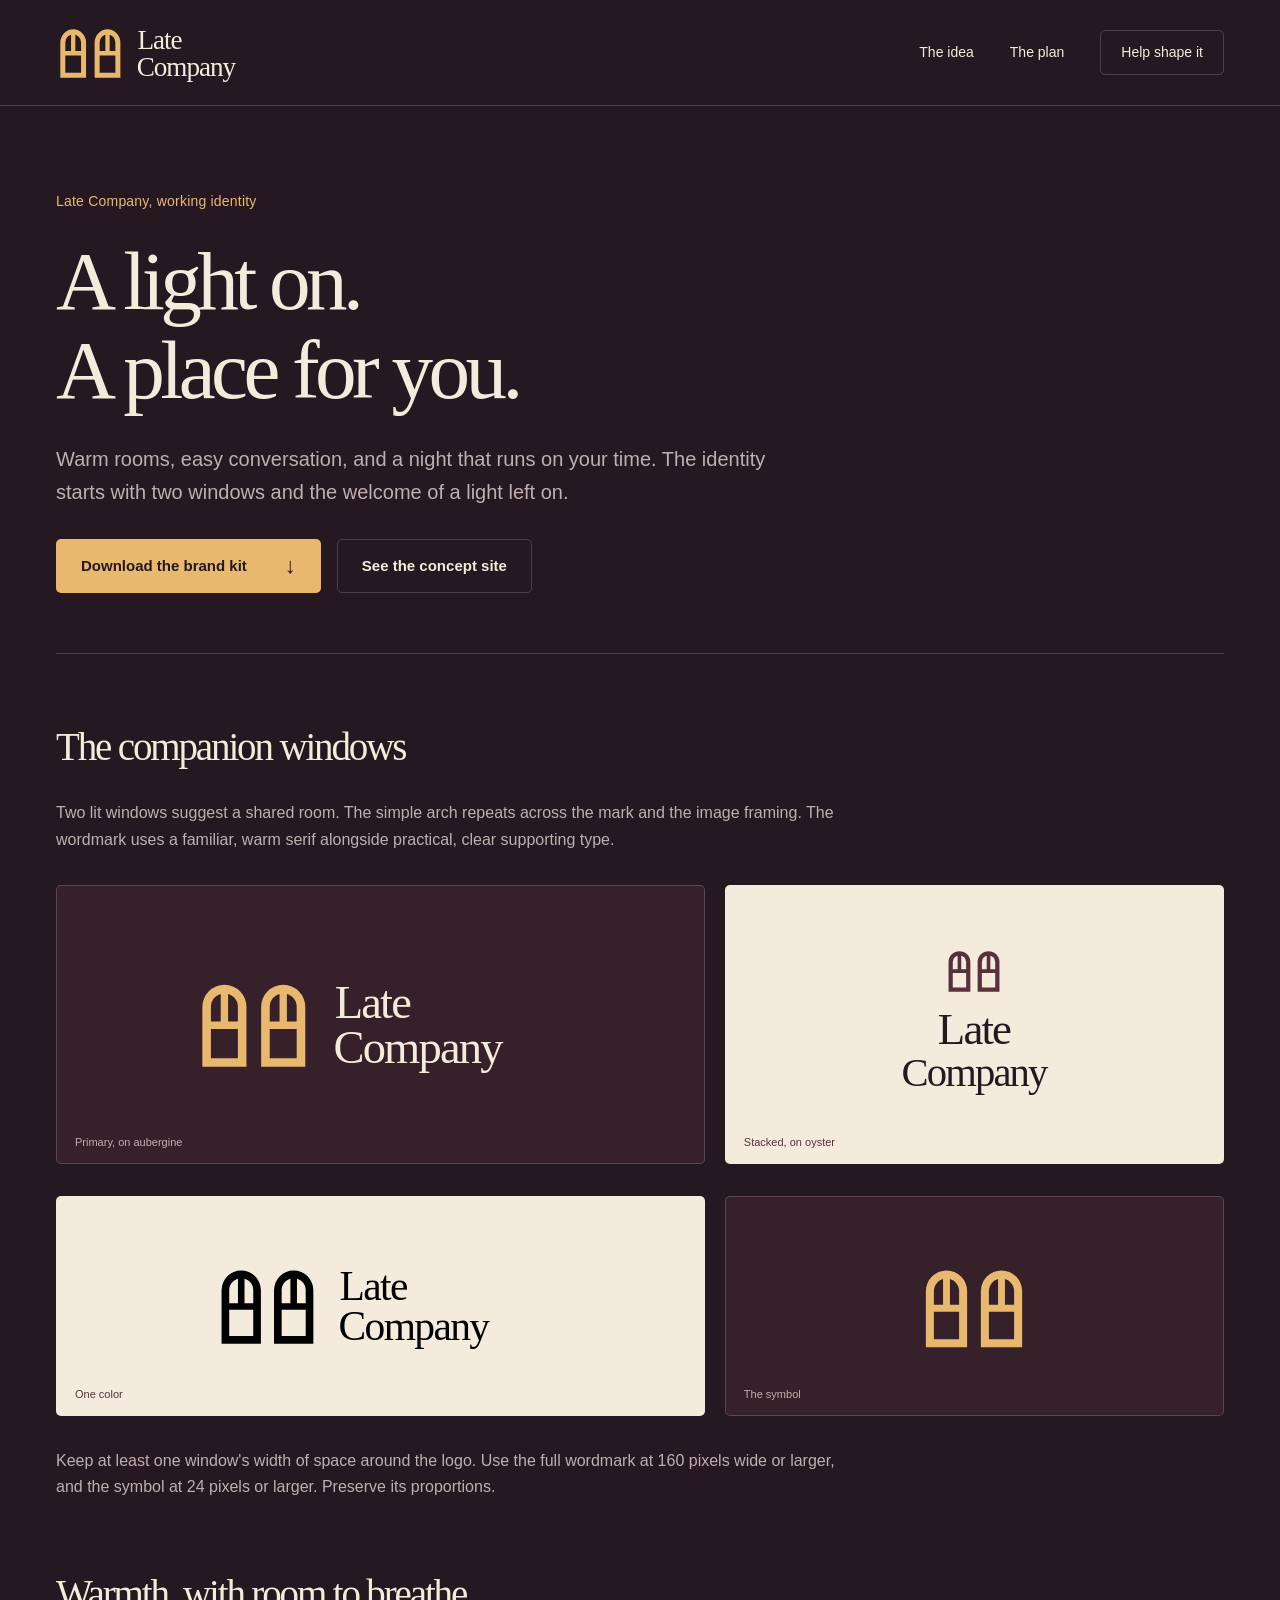
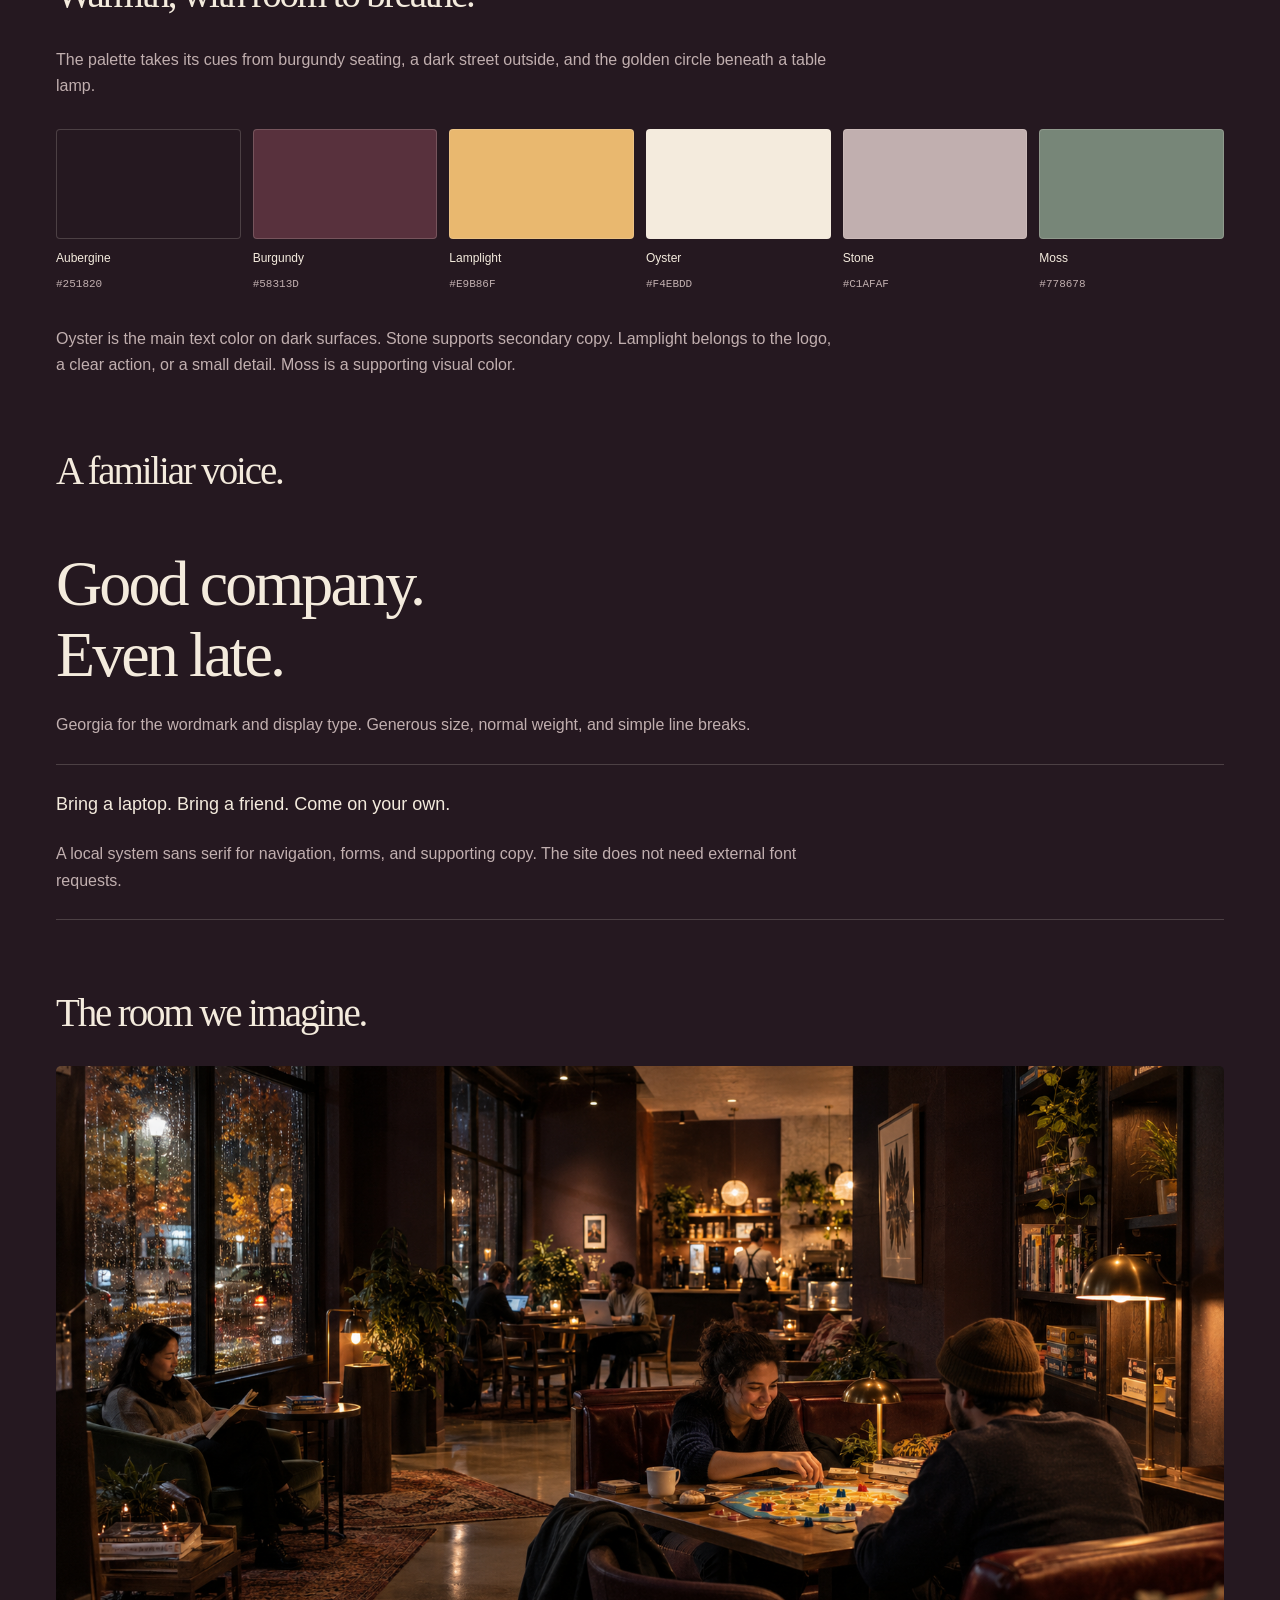
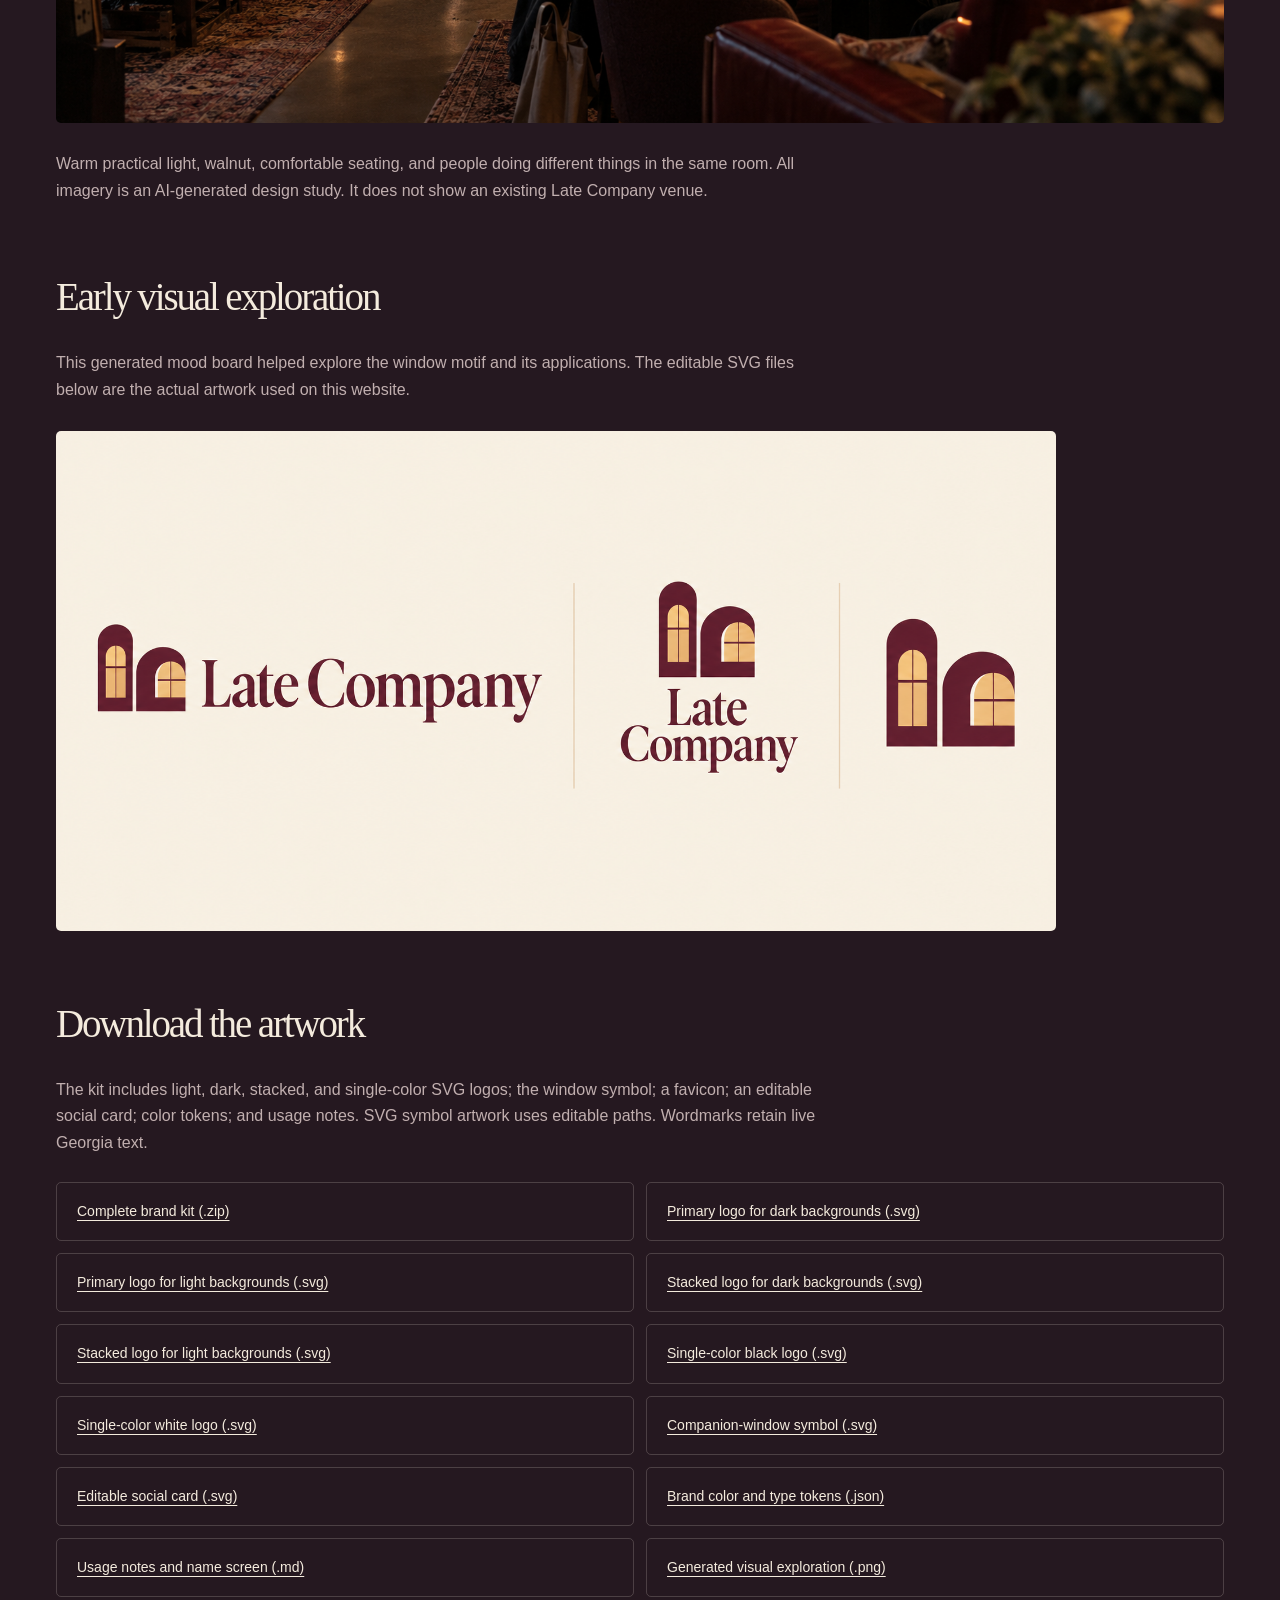
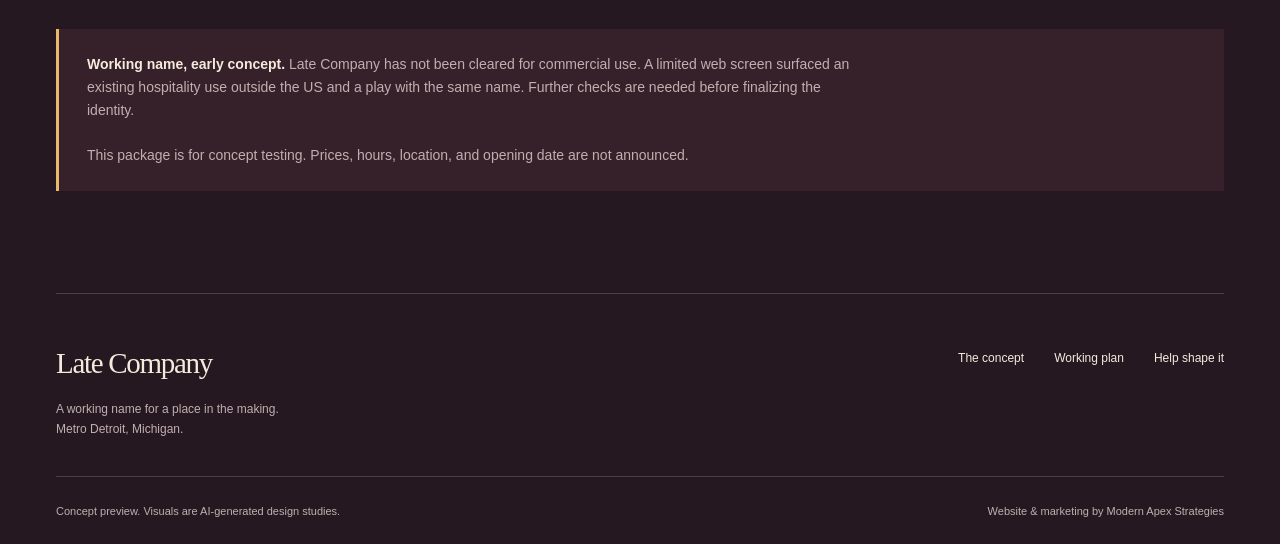
==== brand.html @ 5ae54c62 "Build Late Company concept site, brand kit and business plan" ====
<!DOCTYPE html>

<html lang="en">
<head><meta charset="utf-8"/><meta content="width=device-width, initial-scale=1" name="viewport"/><meta content="#251820" name="theme-color"/><title>The brand | Late Company</title><meta content="The working Late Company identity, editable logo assets, palette, and visual direction." name="description"/><meta content="noindex" name="robots"/><link href="favicon.svg" rel="icon" type="image/svg+xml"/><link href="styles.css" rel="stylesheet"/><script defer="" src="app.js"></script></head>
<body><a class="skip-link" href="#main">Skip to content</a>
<header class="site-header"><a aria-label="Late Company home" class="brand-link" href="index.html"><img alt="Late Company" height="64" src="logo-horizontal-light.svg" width="216"/></a><button aria-controls="main-nav" aria-expanded="false" class="menu-toggle" type="button">Menu <span aria-hidden="true">+</span></button><nav aria-label="Main navigation" class="main-nav" id="main-nav"><a href="index.html#idea">The idea</a><a href="plan.html">The plan</a><a class="nav-cta" href="index.html#interest">Help shape it</a></nav></header>
<main id="main">
<section class="document-hero page-width"><p class="section-kicker">Late Company, working identity</p><h1>A light on.<br/>A place for you.</h1><p class="lead">Warm rooms, easy conversation, and a night that runs on your time. The identity starts with two windows and the welcome of a light left on.</p><div class="document-actions"><a class="button button-gold" download="" href="late-company-brand-kit.zip">Download the brand kit <span aria-hidden="true">↓</span></a><a class="button button-outline" href="index.html">See the concept site</a></div></section>
<div class="document-content page-width">
<h2>The companion windows</h2><p>Two lit windows suggest a shared room. The simple arch repeats across the mark and the image framing. The wordmark uses a familiar, warm serif alongside practical, clear supporting type.</p>
<div class="brand-showcase"><div class="brand-tile"><img alt="Late Company horizontal logo in gold and oyster" height="120" src="logo-horizontal-light.svg" width="370"/><span class="tile-label">Primary, on aubergine</span></div><div class="brand-tile light"><img alt="Late Company stacked logo in burgundy" height="178" src="logo-stacked-dark.svg" width="200"/><span class="tile-label">Stacked, on oyster</span></div></div>
<div class="brand-showcase"><div class="brand-tile light"><img alt="Late Company one-color black logo" height="107" src="logo-mono-black.svg" width="330"/><span class="tile-label">One color</span></div><div class="brand-tile"><img alt="Two golden arched windows, the Late Company symbol" height="110" src="logo-symbol.svg" width="110"/><span class="tile-label">The symbol</span></div></div>
<p>Keep at least one window's width of space around the logo. Use the full wordmark at 160 pixels wide or larger, and the symbol at 24 pixels or larger. Preserve its proportions.</p>
<h2>Warmth, with room to breathe.</h2><p>The palette takes its cues from burgundy seating, a dark street outside, and the golden circle beneath a table lamp.</p>
<div class="palette"><div class="swatch"><div class="swatch-color" style="background:#251820"></div><span>Aubergine</span><code>#251820</code></div><div class="swatch"><div class="swatch-color" style="background:#58313D"></div><span>Burgundy</span><code>#58313D</code></div><div class="swatch"><div class="swatch-color" style="background:#E9B86F"></div><span>Lamplight</span><code>#E9B86F</code></div><div class="swatch"><div class="swatch-color" style="background:#F4EBDD"></div><span>Oyster</span><code>#F4EBDD</code></div><div class="swatch"><div class="swatch-color" style="background:#C1AFAF"></div><span>Stone</span><code>#C1AFAF</code></div><div class="swatch"><div class="swatch-color" style="background:#778678"></div><span>Moss</span><code>#778678</code></div></div>
<p>Oyster is the main text color on dark surfaces. Stone supports secondary copy. Lamplight belongs to the logo, a clear action, or a small detail. Moss is a supporting visual color.</p>
<h2>A familiar voice.</h2><div class="type-sample"><p class="large">Good company.<br/>Even late.</p><p>Georgia for the wordmark and display type. Generous size, normal weight, and simple line breaks.</p></div><div class="type-sample"><p class="body-sample">Bring a laptop. Bring a friend. Come on your own.</p><p>A local system sans serif for navigation, forms, and supporting copy. The site does not need external font requests.</p></div>
<h2>The room we imagine.</h2><img alt="AI concept visualization of a welcoming late-night lounge with people reading, working, and playing a board game." height="1024" loading="lazy" src="lounge-hero.png" style="width:100%;border-radius:5px;margin-block:28px" width="1536"/><p>Warm practical light, walnut, comfortable seating, and people doing different things in the same room. All imagery is an AI-generated design study. It does not show an existing Late Company venue.</p>
<h2>Early visual exploration</h2><p>This generated mood board helped explore the window motif and its applications. The editable SVG files below are the actual artwork used on this website.</p><img alt="AI-generated Late Company identity exploration with arched windows, a serif wordmark, and burgundy and warm gold colors." height="1024" loading="lazy" src="logo-exploration.png" style="width:100%;max-width:1000px;border-radius:5px;margin-block:28px" width="1536"/>
<h2>Download the artwork</h2><p>The kit includes light, dark, stacked, and single-color SVG logos; the window symbol; a favicon; an editable social card; color tokens; and usage notes. SVG symbol artwork uses editable paths. Wordmarks retain live Georgia text.</p><div class="download-list"><a download="" href="late-company-brand-kit.zip">Complete brand kit (.zip)</a><a download="" href="logo-horizontal-light.svg">Primary logo for dark backgrounds (.svg)</a><a download="" href="logo-horizontal-dark.svg">Primary logo for light backgrounds (.svg)</a><a download="" href="logo-stacked-light.svg">Stacked logo for dark backgrounds (.svg)</a><a download="" href="logo-stacked-dark.svg">Stacked logo for light backgrounds (.svg)</a><a download="" href="logo-mono-black.svg">Single-color black logo (.svg)</a><a download="" href="logo-mono-white.svg">Single-color white logo (.svg)</a><a download="" href="logo-symbol.svg">Companion-window symbol (.svg)</a><a download="" href="social-card.svg">Editable social card (.svg)</a><a download="" href="brand-tokens.json">Brand color and type tokens (.json)</a><a download="" href="README.md">Usage notes and name screen (.md)</a><a download="" href="logo-exploration.png">Generated visual exploration (.png)</a></div>
<div class="note-box"><p><strong>Working name, early concept.</strong> Late Company has not been cleared for commercial use. A limited web screen surfaced an existing hospitality use outside the US and a play with the same name. Further checks are needed before finalizing the identity.</p><p>This package is for concept testing. Prices, hours, location, and opening date are not announced.</p></div>
</div></main>
<footer class="site-footer page-width"><div><a class="footer-wordmark" href="index.html">Late Company</a><p>A working name for a place in the making.<br/>Metro Detroit, Michigan.</p></div><div class="footer-links"><a href="index.html">The concept</a><a href="plan.html">Working plan</a><a href="index.html#interest">Help shape it</a></div><div class="footer-bottom"><p>Concept preview. Visuals are AI-generated design studies.</p><a href="https://modernapexstrategies.com/" rel="noopener" target="_blank">Website &amp; marketing by Modern Apex Strategies</a></div></footer>
</body></html>
---- styles.css ----
:root{--ink:#251820;--wine:#58313d;--wine-deep:#36212b;--gold:#e9b86f;--paper:#f4ebdd;--stone:#c1afaf;--moss:#778678;--line:rgba(244,235,221,.19);--serif:Georgia,"Times New Roman",serif;--sans:-apple-system,BlinkMacSystemFont,"Segoe UI",Arial,sans-serif;--radius:5px;--page:1320px}
*{box-sizing:border-box}html{scroll-behavior:smooth;scroll-padding-top:108px}body{margin:0;background:var(--ink);color:var(--paper);font-family:var(--sans);font-size:16px;line-height:1.65;-webkit-font-smoothing:antialiased}body,button,input,select,textarea{font-feature-settings:"ss01" on}::selection{background:var(--gold);color:var(--ink)}a{color:inherit;text-decoration:none}button,input,select,textarea{font:inherit}button,a,input,select,textarea,summary{-webkit-tap-highlight-color:transparent}button{cursor:pointer}img{display:block;max-width:100%;height:auto}button{color:inherit}h1,h2,h3,p{margin-top:0}h1,h2,h3{font-weight:400}h1,h2,.display{font-family:var(--serif);letter-spacing:-.055em}h2{font-size:clamp(38px,4.4vw,65px);line-height:1.09;margin-bottom:30px}h3{font-family:var(--serif);font-size:30px;line-height:1.22;letter-spacing:-.03em}p{margin-bottom:22px}p:last-child{margin-bottom:0}a:focus-visible,button:focus-visible,summary:focus-visible,input:focus-visible,textarea:focus-visible,select:focus-visible,[tabindex]:focus-visible{outline:3px solid var(--gold);outline-offset:5px}a:hover{color:var(--gold)}[hidden]{display:none!important}.page-width{width:min(var(--page),calc(100% - 112px));margin-inline:auto}.section{padding-block:110px}.section-kicker{font-size:14px;color:var(--gold);margin-bottom:24px;font-weight:500;letter-spacing:.015em}.small-note{font-size:13px;color:var(--stone);line-height:1.6}.skip-link{position:fixed;z-index:99;top:12px;left:20px;background:var(--gold);color:var(--ink);padding:10px 20px;transform:translateY(-150%)}.skip-link:focus{transform:translateY(0);color:var(--ink)}
.site-header{height:106px;display:flex;align-items:center;justify-content:space-between;padding-inline:56px;position:relative;z-index:20;border-bottom:1px solid var(--line);max-width:1600px;margin:auto}.brand-link{display:block;flex-shrink:0}.brand-link img{width:216px;height:auto}.main-nav{display:flex;align-items:center;gap:36px;font-size:14px}.main-nav>a{padding-block:12px}.main-nav .nav-cta{padding:10px 20px;border:1px solid var(--line);border-radius:var(--radius)}.main-nav .nav-cta:hover{border-color:var(--gold)}.menu-toggle{display:none;border:0;background:none;padding:12px}.hero{height:min(780px,calc(100svh - 106px));min-height:640px;position:relative;isolation:isolate;overflow:hidden;max-width:1600px;margin-inline:auto;background:var(--wine-deep)}.hero-image,.hero-shade{position:absolute;width:100%;height:100%;inset:0}.hero-image{object-fit:cover;object-position:center 56%;z-index:-3;animation:room-arrive 1.4s ease-out both}.hero-shade{z-index:-2;background:linear-gradient(90deg,rgba(25,14,21,.7),rgba(25,14,21,.07) 76%),linear-gradient(0deg,rgba(25,14,21,.91),rgba(25,14,21,.02) 76%)}.hero-content{height:100%;display:flex;flex-direction:column;justify-content:flex-end;padding-block:76px;animation:type-arrive .9s ease-out both}.concept-tag{font-size:13px;display:flex;align-items:center;gap:10px;margin-bottom:32px}.concept-tag span{height:7px;width:7px;border-radius:50%;background:var(--gold)}.hero h1{font-size:clamp(66px,7.8vw,120px);line-height:.99;margin:0 0 43px;max-width:1000px;text-wrap:balance}.hero-bottom{display:flex;align-items:flex-end;justify-content:space-between;gap:30px}.hero-bottom>p{font-size:21px;line-height:1.5;margin:0;max-width:500px}.hero-action{display:flex;flex-direction:column;align-items:flex-start;gap:12px;min-width:283px}.hero-action>span{font-size:12px;color:var(--paper)}.image-note{position:absolute;right:24px;bottom:14px;font-size:10px;letter-spacing:.01em;color:#ded0ca;margin:0}.button{display:inline-flex;justify-content:space-between;align-items:center;gap:38px;min-height:54px;padding:13px 24px;border:1px solid transparent;border-radius:var(--radius);font-size:15px;font-weight:600;line-height:1.45;transition:background .18s,color .18s,border-color .18s}.button span{font-size:22px;font-weight:400;line-height:1}.button-light{background:var(--paper);color:var(--ink)}.button-light:hover{color:var(--ink);background:var(--gold)}.button-gold{background:var(--gold);color:var(--ink)}.button-gold:hover{background:#f1c988;color:var(--ink)}.button-outline{border-color:var(--line);background:transparent}.button-outline:hover{border-color:var(--gold)}.promise-band{display:flex;justify-content:space-between;gap:24px;padding-block:25px;border-bottom:1px solid var(--line);font-size:13px}.promise-band p{margin:0}.promise-band p:last-child{color:var(--stone)}.intro{display:grid;grid-template-columns:1.1fr 1fr;gap:100px}.intro h2{max-width:570px;margin:0}.intro-copy{padding-top:44px;max-width:480px;color:var(--stone)}.intro-copy .lead{font-size:24px;color:var(--paper);line-height:1.5}.text-link{display:inline-flex;gap:22px;align-items:center;font-size:14px;padding:9px 0;border:0;border-bottom:1px solid var(--stone);background:none;color:var(--paper)}.text-link:hover{border-color:var(--gold);color:var(--gold)}.space-section{padding-block:32px 100px}.space-layout{display:grid;grid-template-columns:1fr 1fr;gap:100px;align-items:center}.detail-image-wrap{position:relative;margin:0}.detail-image-wrap>img{aspect-ratio:4/4.6;object-fit:cover;width:100%;border-radius:2px 130px 2px 2px}.detail-image-wrap figcaption{font-size:11px;color:var(--stone);margin-top:13px}.image-stamp{position:absolute;left:-24px;bottom:55px;background:var(--wine);padding:21px 26px;display:flex;align-items:center;gap:20px;border-radius:3px}.image-stamp span{font-family:var(--serif);font-size:27px;line-height:1.06}.space-copy h2{margin-bottom:36px}.room-tabs{display:flex;gap:22px;border-bottom:1px solid var(--line);margin-bottom:30px}.room-tabs button{border:0;padding:12px 0;background:none;position:relative;font-size:13px;color:var(--stone)}.room-tabs button[aria-selected=true]{color:var(--gold)}.room-tabs button[aria-selected=true]:after{content:"";position:absolute;bottom:-1px;left:0;right:0;height:2px;background:var(--gold)}.room-panel{min-height:259px}.room-panel h3{max-width:340px;margin-bottom:18px}.room-panel p{font-size:15px;color:var(--stone)}.room-panel .room-detail{font-size:13px;color:var(--paper);margin-bottom:25px}.space-copy>.small-note{border-top:1px solid var(--line);padding-top:18px}.invitation{display:grid;grid-template-columns:1.4fr 1fr;column-gap:100px;position:relative;border-top:1px solid var(--line);padding-bottom:95px}.invitation>p{align-self:center;color:var(--stone);max-width:410px}.invitation-note{grid-column:1/-1;display:flex;align-items:center;gap:16px;margin-top:30px}.invitation-note p{font-size:13px;color:var(--stone);line-height:1.45;margin:0}.window-mini{display:block;width:33px;height:45px;border:3px solid var(--gold);border-radius:18px 18px 0 0;position:relative}.window-mini:before{content:"";position:absolute;left:13px;height:100%;width:3px;background:var(--gold)}.window-mini:after{content:"";position:absolute;top:18px;height:3px;width:100%;background:var(--gold)}.concept-section{background:var(--wine-deep)}.concept-grid{display:grid;grid-template-columns:1fr 1.1fr;gap:130px}.concept-intro{color:var(--stone);max-width:360px}.concept-facts{margin:0}.concept-facts>div{display:grid;grid-template-columns:110px 1fr;gap:32px;padding:27px 0;border-top:1px solid var(--line)}.concept-facts>div:first-child{padding-top:0;border:0}.concept-facts dt{font-size:14px;color:var(--gold)}.concept-facts dd{margin:0;color:var(--paper);font-size:15px}.interest-section{display:grid;grid-template-columns:1fr 1fr;gap:130px}.interest-copy{padding-top:20px}.interest-copy>p:not(.section-kicker){max-width:370px;color:var(--stone)}.interest-copy .interest-aside{font-family:var(--serif);font-size:23px;line-height:1.5;margin-top:38px;color:var(--paper)!important}.interest-form{background:var(--wine-deep);padding:36px 38px;border:1px solid var(--line);border-radius:8px}.form-row{margin-bottom:21px}.form-row label,.email-fallback label{display:block;font-size:13px;margin-bottom:9px;color:var(--paper)}.form-row label span{color:var(--stone);font-size:12px}.form-row input,.form-row select,.form-row textarea,.email-fallback textarea{width:100%;padding:13px 14px;background:var(--ink);border:1px solid rgba(244,235,221,.27);border-radius:var(--radius);color:var(--paper);font-size:14px;min-height:48px}.form-row select{appearance:auto;padding-right:5px}.form-row input::placeholder,.form-row textarea::placeholder{color:#baa9ad;opacity:1}.form-row textarea,.email-fallback textarea{resize:vertical}.interest-form .button{width:100%;margin-top:5px}.form-explanation{font-size:12px;color:var(--stone);margin-top:16px;line-height:1.6}.form-status{font-size:14px;background:var(--ink);padding:16px;border-left:3px solid var(--gold);margin-top:20px}.email-fallback{margin-top:20px}.email-fallback a{text-decoration:underline}.email-fallback textarea{font-size:12px}.faq-section{border-top:1px solid var(--line);display:grid;grid-template-columns:1fr 1fr;gap:130px}.faq-section h2{font-size:clamp(32px,3.2vw,46px)}.faq-list details{border-bottom:1px solid var(--line)}.faq-list details:first-child{border-top:1px solid var(--line)}.faq-list summary{padding:23px 30px 23px 0;cursor:pointer;position:relative;list-style:none;font-size:15px}.faq-list summary::-webkit-details-marker{display:none}.faq-list summary:after{content:"+";position:absolute;right:2px;top:20px;font-size:23px;color:var(--gold);font-weight:300}.faq-list details[open] summary:after{content:"−"}.faq-list details p{font-size:14px;color:var(--stone);padding:0 26px 23px 0;margin:0}.closing{border-top:1px solid var(--line);display:flex;align-items:center;justify-content:space-between;padding-block:65px;gap:40px}.closing>p{font-family:var(--serif);font-size:clamp(30px,3.5vw,51px);letter-spacing:-.04em;line-height:1.13;margin:0 auto 0 0}.site-footer{padding-block:46px 24px;border-top:1px solid var(--line);display:grid;grid-template-columns:1fr auto;gap:36px}.footer-wordmark{font-family:var(--serif);font-size:29px;letter-spacing:-.045em}.site-footer p{color:var(--stone);font-size:12px;margin:12px 0 0}.footer-links{display:flex;gap:30px;font-size:12px;align-items:flex-start;padding-top:9px}.footer-bottom{grid-column:1/-1;display:flex;justify-content:space-between;align-items:center;gap:24px;padding-top:25px;border-top:1px solid var(--line);font-size:11px;color:var(--stone)}.footer-bottom p{margin:0;font-size:11px}
.document-hero{padding-block:84px 60px;border-bottom:1px solid var(--line)}.document-hero h1{font-size:clamp(48px,6.5vw,88px);line-height:1.07;margin-bottom:28px;max-width:880px}.document-hero .lead{font-size:20px;max-width:730px;color:var(--stone)}.document-actions{display:flex;gap:16px;flex-wrap:wrap;margin-top:30px}.document-content{padding-block:70px}.document-content h2{font-size:39px;line-height:1.18;margin-top:70px}.document-content h2:first-child{margin-top:0}.document-content h3{font-size:25px;margin-top:32px}.document-content p,.document-content li{max-width:780px;color:var(--stone)}.document-content strong{color:var(--paper);font-weight:600}.document-content a:not(.button){text-decoration:underline;text-underline-offset:4px}.document-content ul,.document-content ol{padding-left:24px}.document-content li{margin-bottom:10px}.brand-showcase{display:grid;grid-template-columns:1.3fr 1fr;gap:20px;margin-block:32px}.brand-tile{padding:50px 40px;background:var(--wine-deep);border:1px solid var(--line);border-radius:var(--radius);min-height:220px;display:flex;align-items:center;justify-content:center;position:relative}.brand-tile.light{background:var(--paper)}.brand-tile img{max-height:180px;max-width:100%}.brand-tile .tile-label{position:absolute;left:18px;bottom:12px;font-size:11px;color:var(--stone)}.brand-tile.light .tile-label{color:var(--wine)}.palette{display:grid;grid-template-columns:repeat(6,1fr);gap:12px;margin-block:30px}.swatch{min-width:0}.swatch-color{height:110px;border:1px solid var(--line);border-radius:4px;margin-bottom:10px}.swatch span{display:block;font-size:12px}.swatch code{color:var(--stone);font-size:11px}.download-list{display:grid;grid-template-columns:repeat(2,1fr);gap:12px;margin-block:26px}.download-list a{border:1px solid var(--line);padding:17px 20px;border-radius:var(--radius);font-size:14px}.note-box{padding:24px 28px;border-left:3px solid var(--gold);background:var(--wine-deep);margin-block:32px}.note-box p{font-size:14px}.type-sample{padding-block:25px;border-bottom:1px solid var(--line)}.type-sample .large{font-family:var(--serif);font-size:clamp(40px,5vw,72px);line-height:1.1;color:var(--paper);letter-spacing:-.045em}.type-sample .body-sample{font-size:18px;color:var(--paper)}
@keyframes room-arrive{from{transform:scale(1.035);opacity:.5}to{transform:scale(1);opacity:1}}@keyframes type-arrive{from{opacity:0;transform:translateY(12px)}to{opacity:1;transform:translateY(0)}}
@media(min-width:1700px){.site-header{padding-inline:0;width:var(--page)}.hero{border-radius:6px}.hero-content{width:var(--page)}}
@media(max-width:1100px){.page-width{width:calc(100% - 72px)}.site-header{padding-inline:36px}.main-nav{gap:25px}.intro,.space-layout{gap:64px}.concept-grid,.interest-section,.faq-section{gap:70px}.room-tabs{gap:17px}.room-tabs button{font-size:12px}.concept-facts>div{grid-template-columns:92px 1fr;gap:18px}.interest-form{padding:28px}.hero-bottom>p{font-size:19px}.hero h1{font-size:89px}.palette{grid-template-columns:repeat(3,1fr)}}
@media(max-width:800px){html{scroll-padding-top:20px}.page-width{width:calc(100% - 44px)}.section{padding-block:72px}.site-header{height:88px;padding-inline:22px}.brand-link img{width:184px}.menu-toggle{display:flex;align-items:center;gap:14px;font-size:14px}.menu-toggle span{font-size:23px;line-height:1}.main-nav{display:none;position:absolute;left:0;right:0;top:88px;padding:18px 22px 25px;background:var(--ink);border-bottom:1px solid var(--line);box-shadow:0 14px 25px rgba(0,0,0,.16)}.main-nav.is-open{display:flex;flex-direction:column;align-items:stretch;gap:5px}.main-nav>a{padding:12px}.main-nav .nav-cta{margin-top:8px}.hero{height:740px;min-height:0;max-height:calc(100svh - 88px)}.hero-content{padding-block:52px}.hero h1{font-size:clamp(57px,9.8vw,80px);margin-bottom:28px}.hero-shade{background:linear-gradient(90deg,rgba(25,14,21,.48),rgba(25,14,21,.14)),linear-gradient(0deg,rgba(25,14,21,.91),rgba(25,14,21,.05) 95%)}.hero-image{object-position:63% center}.hero-bottom{display:block}.hero-bottom>p{font-size:17px;line-height:1.55;margin-bottom:27px}.hero-action{gap:11px}.hero-action>span{font-size:11px}.concept-tag{font-size:11px;margin-bottom:24px}.image-note{font-size:9px;right:18px;bottom:10px}.promise-band{font-size:11px;line-height:1.5;gap:25px;padding-block:20px}.promise-band p:last-child{text-align:right;max-width:125px}.intro{grid-template-columns:1fr;gap:32px}.intro h2 br:nth-child(1){display:none}.intro-copy{padding-top:0;max-width:580px}.intro-copy .lead{font-size:21px}.intro-copy p{font-size:15px}.space-section{padding-block:0 72px}.space-layout{grid-template-columns:1fr;gap:45px}.detail-image-wrap>img{aspect-ratio:5/4;border-top-right-radius:95px}.image-stamp{left:-10px;bottom:42px;padding:17px 21px}.space-copy h2{margin-bottom:24px}.space-copy h2 br{display:none}.room-tabs{gap:28px}.room-tabs button{font-size:14px}.room-panel{min-height:0}.room-panel h3{max-width:none}.room-panel p{max-width:590px}.space-copy>.small-note{margin-top:30px}.invitation{grid-template-columns:1fr;gap:8px}.invitation>p{max-width:590px;font-size:15px}.invitation-note{margin-top:22px}.concept-grid,.interest-section,.faq-section{grid-template-columns:1fr;gap:40px}.concept-intro{max-width:560px}.concept-facts>div{grid-template-columns:105px 1fr;gap:25px}.concept-facts>div:first-child{padding-top:24px;border-top:1px solid var(--line)}.interest-copy{padding:0}.interest-copy h2 br{display:none}.interest-copy>p:not(.section-kicker){max-width:560px}.interest-copy .interest-aside{font-size:21px;margin-top:24px}.interest-form{max-width:580px;width:100%;padding:30px}.faq-section{gap:24px}.faq-section h2 br{display:none}.closing{gap:23px;flex-wrap:wrap;padding-block:45px}.closing>img{width:67px;height:67px}.closing>p{font-size:34px}.closing>.button{margin-left:90px}.site-footer{grid-template-columns:1fr;gap:28px}.footer-links{flex-wrap:wrap;gap:25px;padding:0}.footer-bottom{flex-direction:column;align-items:flex-start;gap:12px;padding-top:23px}.document-hero{padding-block:60px 42px}.document-hero .lead{font-size:18px}.document-content{padding-block:48px}.brand-showcase{grid-template-columns:1fr}.brand-tile{padding:40px 30px}.download-list{grid-template-columns:1fr}.document-content h2{font-size:32px}}
@media(max-width:400px){.hero h1{font-size:54px}.hero{height:715px;max-height:none}.hero-content{padding-top:90px}.hero-action .button{padding-inline:20px}.room-tabs{gap:18px}.room-tabs button{font-size:12px}.interest-form{padding:23px 20px}.concept-facts>div{grid-template-columns:1fr;gap:8px}.closing>p{font-size:30px}.closing>.button{margin-left:0}.palette{grid-template-columns:repeat(2,1fr)}}
@media(prefers-reduced-motion:reduce){html{scroll-behavior:auto}*,*:before,*:after{animation:none!important;transition:none!important}}
@media print{body{background:white;color:#251820}.site-header,.site-footer,.document-actions,.skip-link{display:none}.page-width{width:100%}.document-hero{padding-top:0}.document-content p,.document-content li,.document-hero .lead{color:#36212b}.document-content strong{color:#251820}.document-content h2{break-after:avoid}.note-box{background:#f4ebdd;break-inside:avoid}}
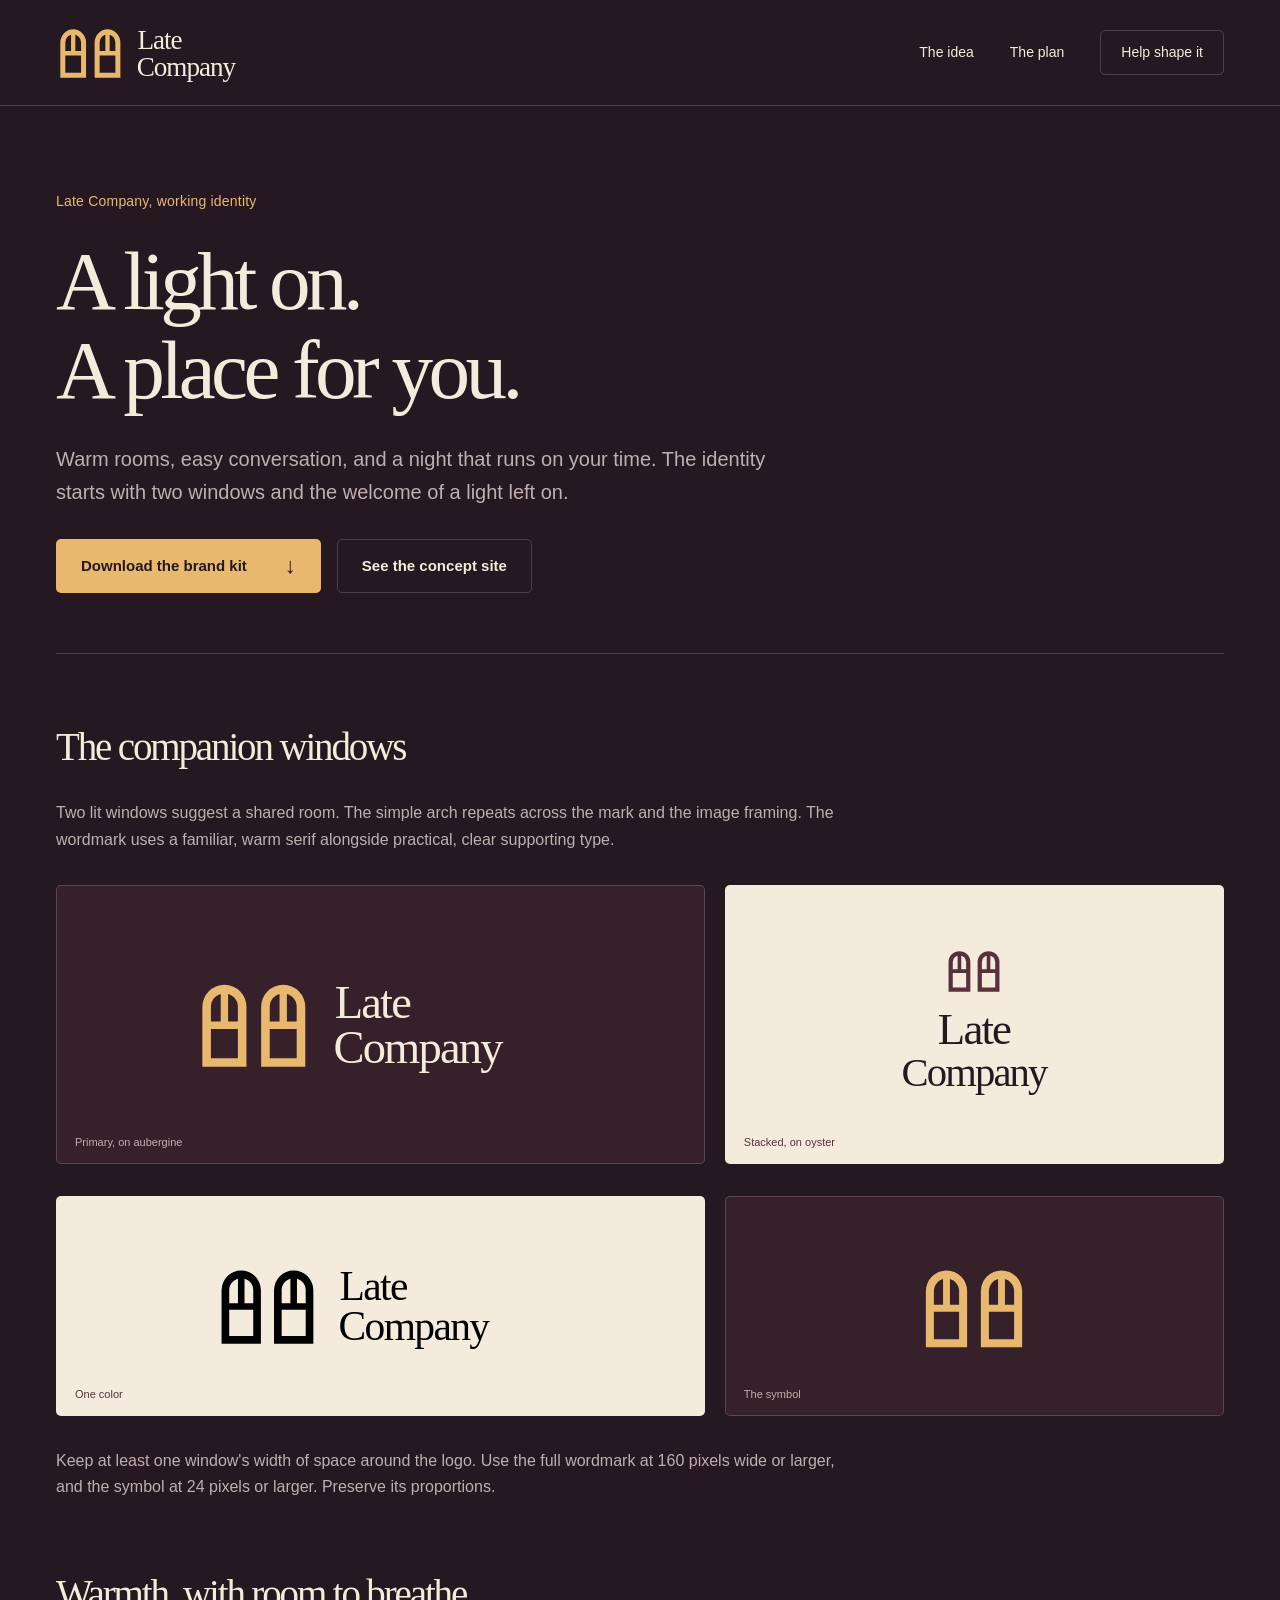
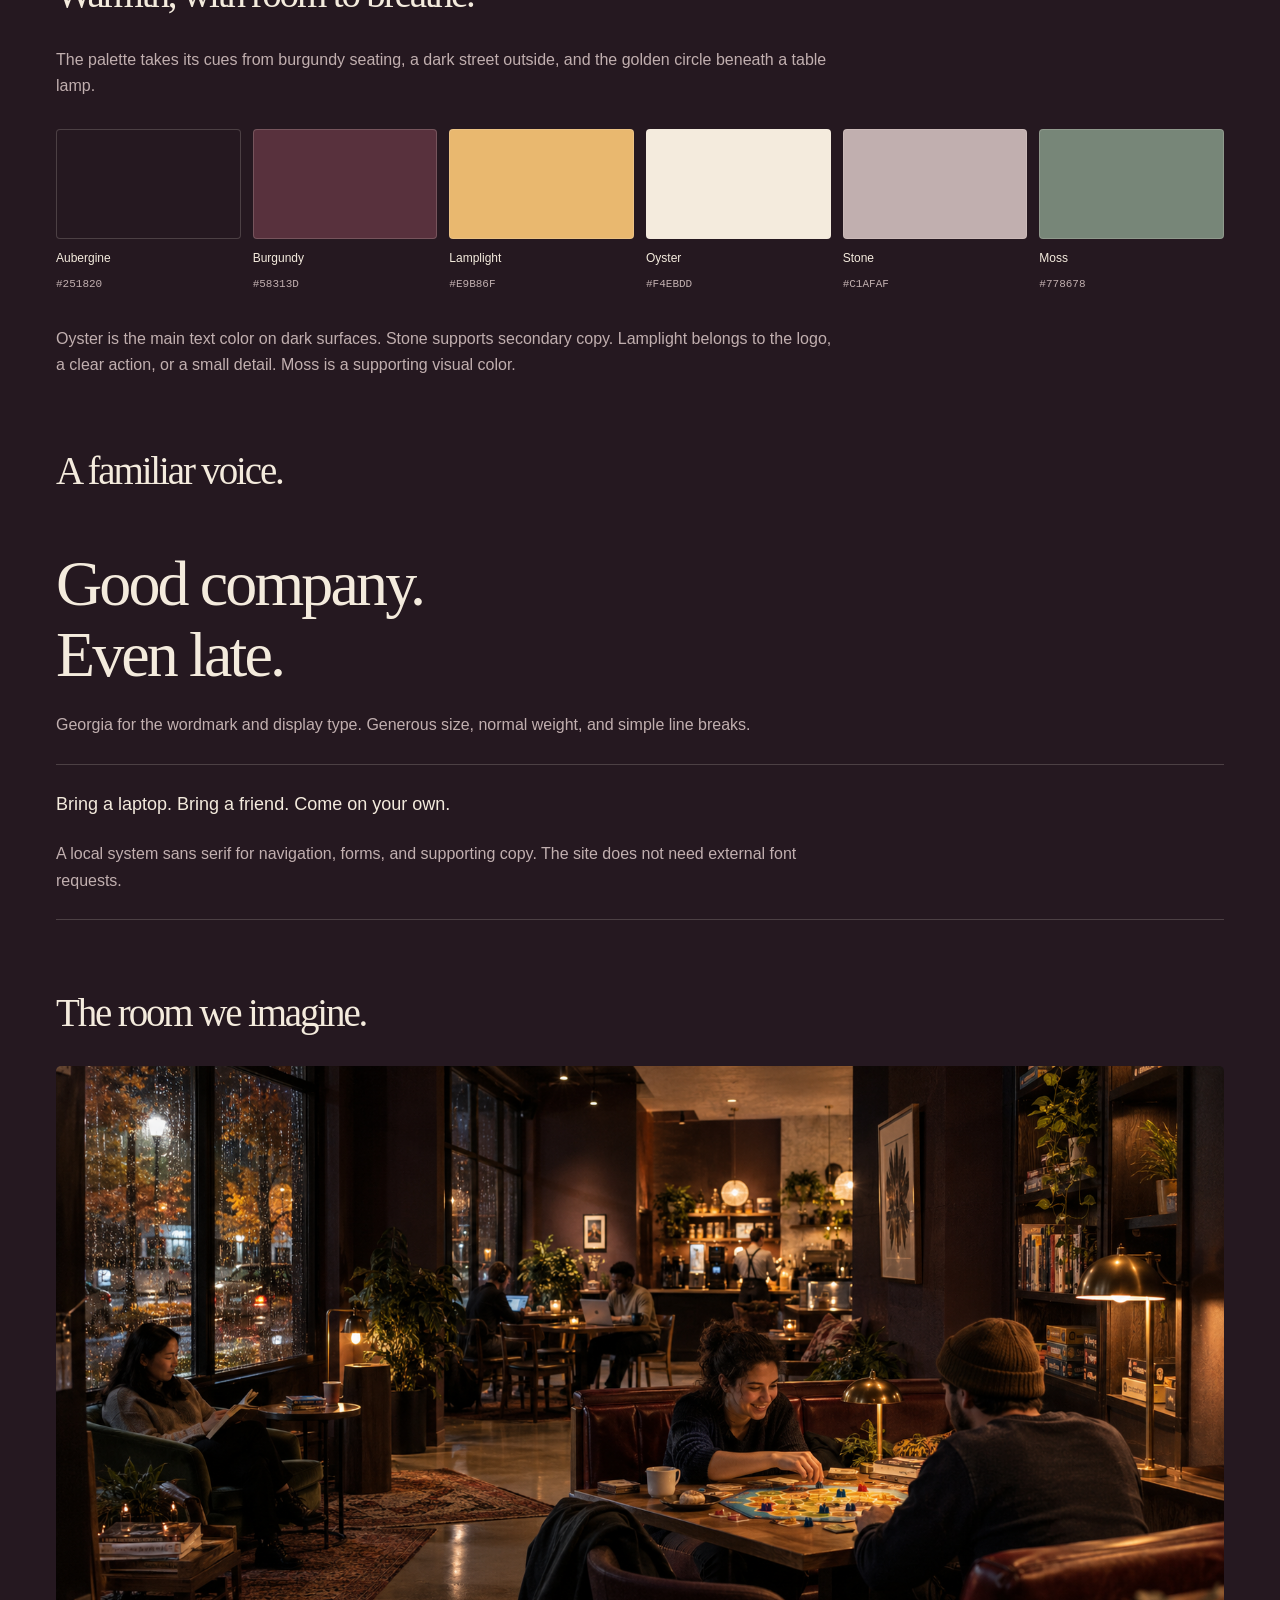
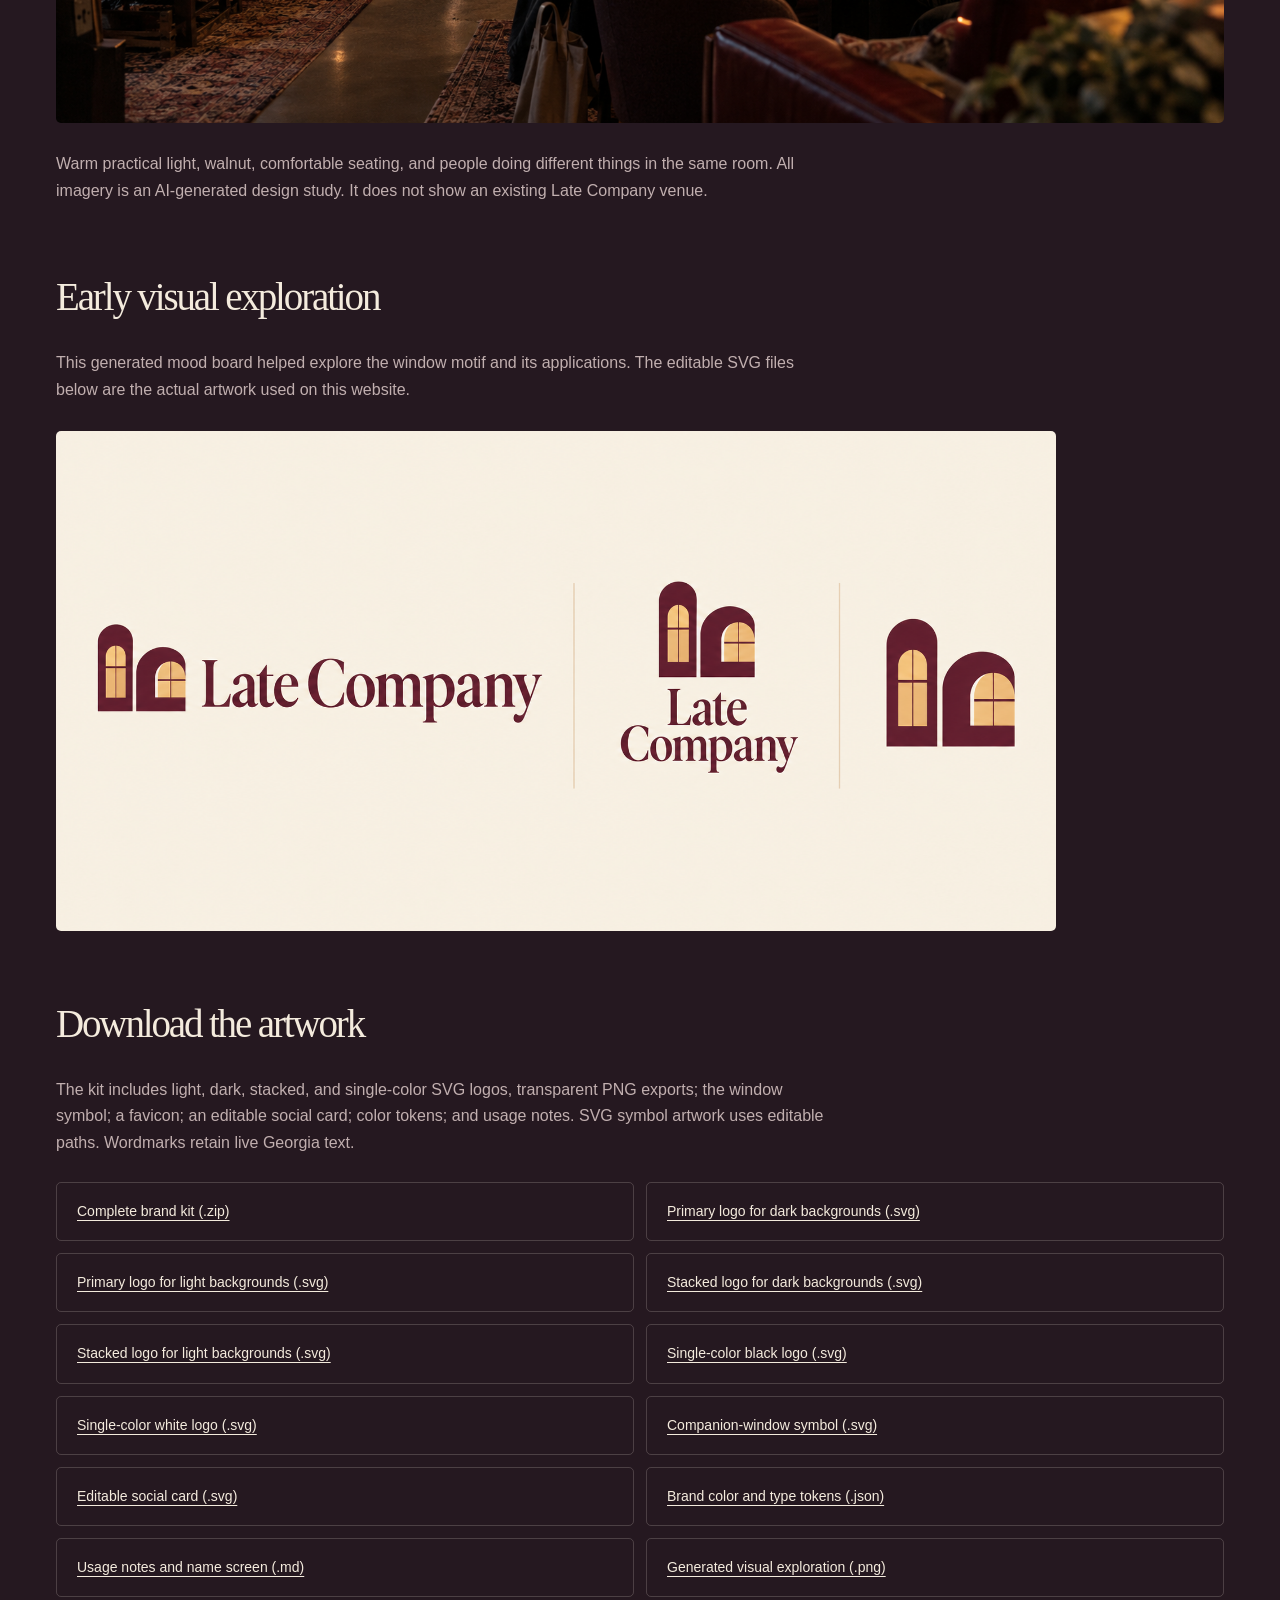
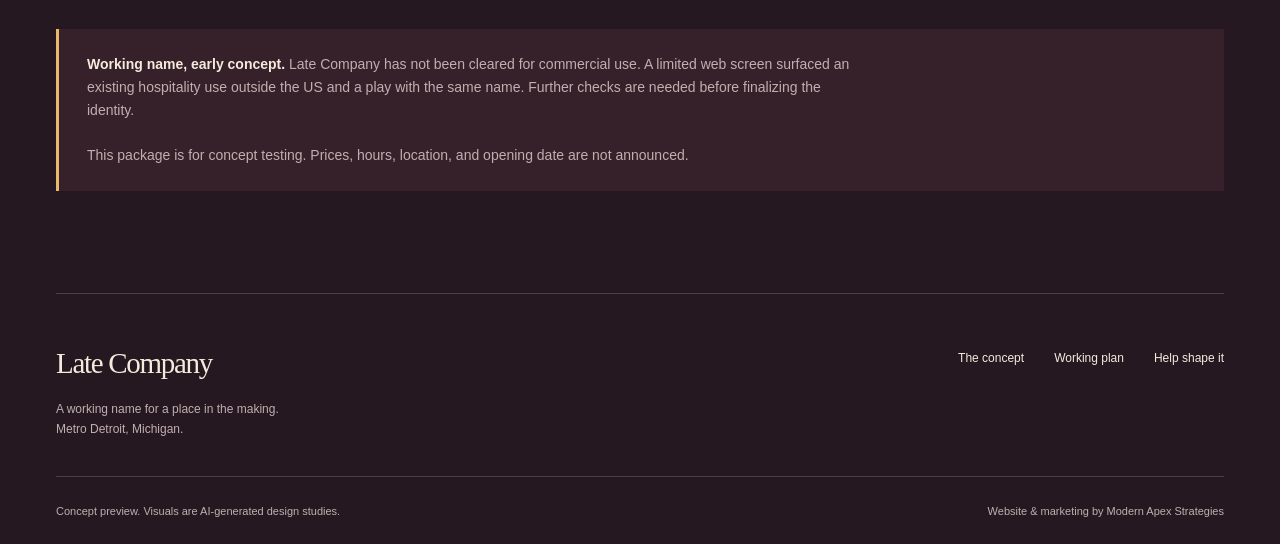
==== commit 39a1deb8: "Link brand usage guide separately from repository readme" ====
--- a/brand.html
+++ b/brand.html
@@ -1,7 +1,7 @@
 <!DOCTYPE html>
 
 <html lang="en">
-<head><meta charset="utf-8"/><meta content="width=device-width, initial-scale=1" name="viewport"/><meta content="#251820" name="theme-color"/><title>The brand | Late Company</title><meta content="The working Late Company identity, editable logo assets, palette, and visual direction." name="description"/><meta content="noindex" name="robots"/><link href="favicon.svg" rel="icon" type="image/svg+xml"/><link href="styles.css" rel="stylesheet"/><script defer="" src="app.js"></script></head>
+<head><meta charset="utf-8"/><meta content="width=device-width, initial-scale=1" name="viewport"/><meta content="#251820" name="theme-color"/><title>The brand | Late Company</title><meta content="The working Late Company identity, editable logo assets, palette, and visual direction." name="description"/><meta content="noindex" name="robots"/><link href="favicon.svg" rel="icon" type="image/svg+xml"/><link href="styles.css" rel="stylesheet"/><script defer="" src="app.js"></script><meta content="https://nradachy-web.github.io/late-company/social-card.png" property="og:image"/><link href="https://nradachy-web.github.io/late-company/brand.html" rel="canonical"/></head>
 <body><a class="skip-link" href="#main">Skip to content</a>
 <header class="site-header"><a aria-label="Late Company home" class="brand-link" href="index.html"><img alt="Late Company" height="64" src="logo-horizontal-light.svg" width="216"/></a><button aria-controls="main-nav" aria-expanded="false" class="menu-toggle" type="button">Menu <span aria-hidden="true">+</span></button><nav aria-label="Main navigation" class="main-nav" id="main-nav"><a href="index.html#idea">The idea</a><a href="plan.html">The plan</a><a class="nav-cta" href="index.html#interest">Help shape it</a></nav></header>
 <main id="main">
@@ -17,7 +17,7 @@
 <h2>A familiar voice.</h2><div class="type-sample"><p class="large">Good company.<br/>Even late.</p><p>Georgia for the wordmark and display type. Generous size, normal weight, and simple line breaks.</p></div><div class="type-sample"><p class="body-sample">Bring a laptop. Bring a friend. Come on your own.</p><p>A local system sans serif for navigation, forms, and supporting copy. The site does not need external font requests.</p></div>
 <h2>The room we imagine.</h2><img alt="AI concept visualization of a welcoming late-night lounge with people reading, working, and playing a board game." height="1024" loading="lazy" src="lounge-hero.png" style="width:100%;border-radius:5px;margin-block:28px" width="1536"/><p>Warm practical light, walnut, comfortable seating, and people doing different things in the same room. All imagery is an AI-generated design study. It does not show an existing Late Company venue.</p>
 <h2>Early visual exploration</h2><p>This generated mood board helped explore the window motif and its applications. The editable SVG files below are the actual artwork used on this website.</p><img alt="AI-generated Late Company identity exploration with arched windows, a serif wordmark, and burgundy and warm gold colors." height="1024" loading="lazy" src="logo-exploration.png" style="width:100%;max-width:1000px;border-radius:5px;margin-block:28px" width="1536"/>
-<h2>Download the artwork</h2><p>The kit includes light, dark, stacked, and single-color SVG logos; the window symbol; a favicon; an editable social card; color tokens; and usage notes. SVG symbol artwork uses editable paths. Wordmarks retain live Georgia text.</p><div class="download-list"><a download="" href="late-company-brand-kit.zip">Complete brand kit (.zip)</a><a download="" href="logo-horizontal-light.svg">Primary logo for dark backgrounds (.svg)</a><a download="" href="logo-horizontal-dark.svg">Primary logo for light backgrounds (.svg)</a><a download="" href="logo-stacked-light.svg">Stacked logo for dark backgrounds (.svg)</a><a download="" href="logo-stacked-dark.svg">Stacked logo for light backgrounds (.svg)</a><a download="" href="logo-mono-black.svg">Single-color black logo (.svg)</a><a download="" href="logo-mono-white.svg">Single-color white logo (.svg)</a><a download="" href="logo-symbol.svg">Companion-window symbol (.svg)</a><a download="" href="social-card.svg">Editable social card (.svg)</a><a download="" href="brand-tokens.json">Brand color and type tokens (.json)</a><a download="" href="README.md">Usage notes and name screen (.md)</a><a download="" href="logo-exploration.png">Generated visual exploration (.png)</a></div>
+<h2>Download the artwork</h2><p>The kit includes light, dark, stacked, and single-color SVG logos, transparent PNG exports; the window symbol; a favicon; an editable social card; color tokens; and usage notes. SVG symbol artwork uses editable paths. Wordmarks retain live Georgia text.</p><div class="download-list"><a download="" href="late-company-brand-kit.zip">Complete brand kit (.zip)</a><a download="" href="logo-horizontal-light.svg">Primary logo for dark backgrounds (.svg)</a><a download="" href="logo-horizontal-dark.svg">Primary logo for light backgrounds (.svg)</a><a download="" href="logo-stacked-light.svg">Stacked logo for dark backgrounds (.svg)</a><a download="" href="logo-stacked-dark.svg">Stacked logo for light backgrounds (.svg)</a><a download="" href="logo-mono-black.svg">Single-color black logo (.svg)</a><a download="" href="logo-mono-white.svg">Single-color white logo (.svg)</a><a download="" href="logo-symbol.svg">Companion-window symbol (.svg)</a><a download="" href="social-card.svg">Editable social card (.svg)</a><a download="" href="brand-tokens.json">Brand color and type tokens (.json)</a><a download="" href="brand-guide.md">Usage notes and name screen (.md)</a><a download="" href="logo-exploration.png">Generated visual exploration (.png)</a></div>
 <div class="note-box"><p><strong>Working name, early concept.</strong> Late Company has not been cleared for commercial use. A limited web screen surfaced an existing hospitality use outside the US and a play with the same name. Further checks are needed before finalizing the identity.</p><p>This package is for concept testing. Prices, hours, location, and opening date are not announced.</p></div>
 </div></main>
 <footer class="site-footer page-width"><div><a class="footer-wordmark" href="index.html">Late Company</a><p>A working name for a place in the making.<br/>Metro Detroit, Michigan.</p></div><div class="footer-links"><a href="index.html">The concept</a><a href="plan.html">Working plan</a><a href="index.html#interest">Help shape it</a></div><div class="footer-bottom"><p>Concept preview. Visuals are AI-generated design studies.</p><a href="https://modernapexstrategies.com/" rel="noopener" target="_blank">Website &amp; marketing by Modern Apex Strategies</a></div></footer>
